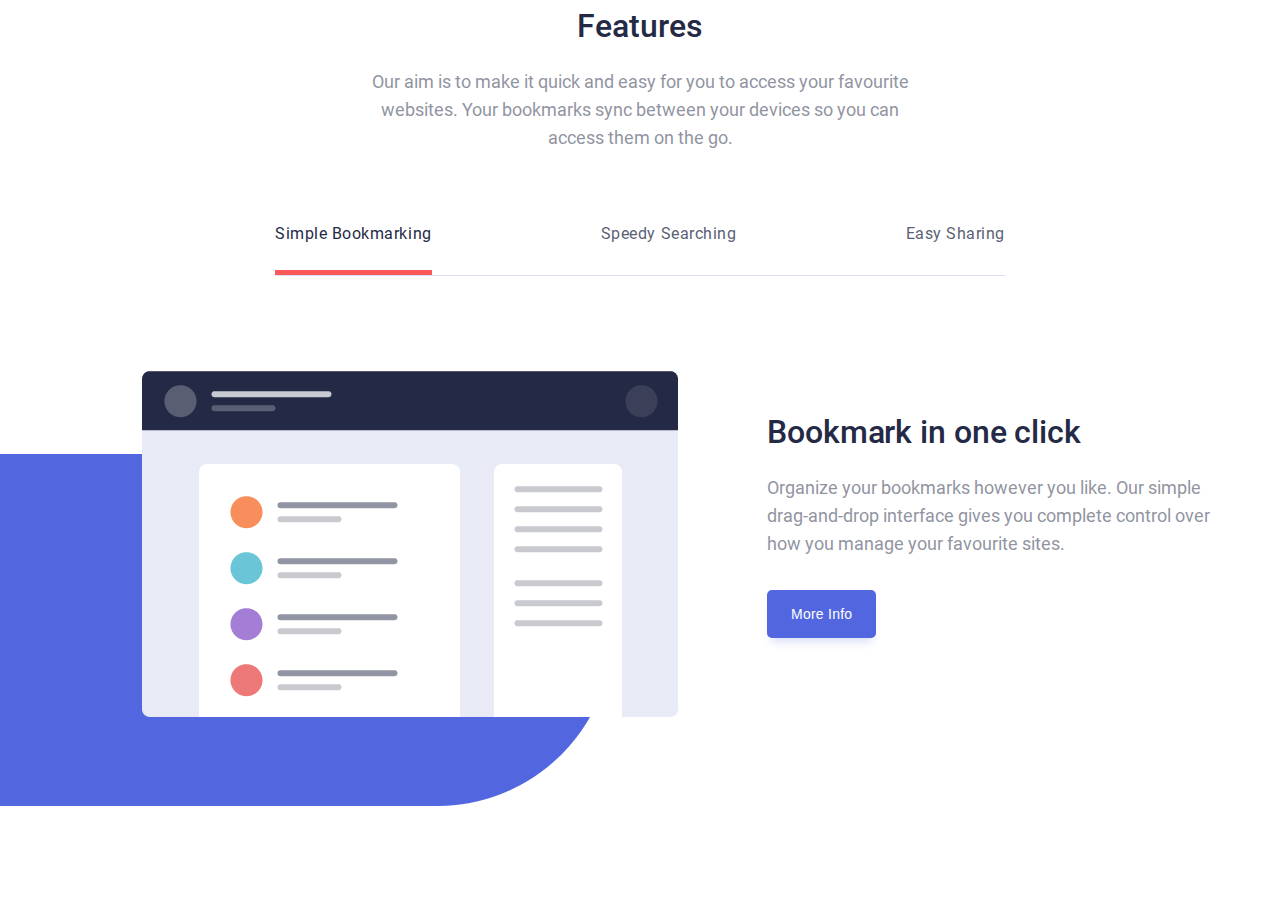
==== search.html @ 2c8f0db9 "Did invalid input" ====
<!DOCTYPE html>
<html lang="en">
<head>
    <meta charset="UTF-8">
    <meta http-equiv="X-UA-Compatible" content="IE=edge">
    <meta name="viewport" content="width=device-width, initial-scale=1.0">
    <title>Search</title>
    <!-- <link rel="stylesheet" href="./css/normalize.css"> -->
  <link rel="stylesheet" href="./css/main.css">

</head>
<body>
    
     <!-- SITE HEADER START -->
    
      
    
      <!-- SITE HEADER END -->
    
    
      <!-- SITE MAIN START -->
      <main class="site-main">
    
        

        <section class="features">
        
            <div class="container">
              
              <div class="features-box">
                
                <h2 class="features-title">
                  Features
                </h2>
                
                <p class="features-text">
                  Our aim is to make it quick and easy for you to access your favourite websites. Your bookmarks sync between your devices so you can access them on the go.
                </p>
                
              </div>
              
              <ul class="features-list">
                
                <li class="features-list-item">
                  <a href="#" class="features-list-link">
                    Simple Bookmarking
                  </a>
                </li>
                
                <li class="features-list-item">
                  <a href="#" class="features-list-link">
                    Speedy Searching
                  </a>
                </li>
                
                
                <li class="features-list-item">
                  <a href="#" class="features-list-link">
                    Easy Sharing
                  </a>
                </li>
                
              </ul>
              
              <div class="features-click">
                <h2 class="features-click-title">
                  Bookmark in one click
                </h2>
                
                <p class="features-click-text">
                  Organize your bookmarks however you like. Our simple drag-and-drop interface gives you complete control over how you manage your favourite sites.
                </p>
                <button class="features-click-btn">More Info</button>
              </div>
              
            </div>
            
            
            
          </section>
    
      </main>
    
      <!-- SITE MAIN END -->
    
     

</body>
</html>
---- css/main.css ----
/* VARIABLES */

:root{
  
  --main-link-color: #5267DF;
  --main-title-text-color : #242A45;
  --main-text-color: #9194A2;
  --main-last-color:#242A45;
  --main-back-color:#FA5959;
}



@font-face {
  font-family: "Roboto";
  font-style: normal;
  font-weight: 400;
  src: 
  url("../fonts/roboto-v30-latin-regular.woff2") format("woff2"), 
  url("../fonts/roboto-v30-latin-regular.woff") format("woff");
}

@font-face {
  font-family: "Roboto";
  font-style: normal;
  font-weight: 500;
  src: 
  url("../fonts/roboto-v30-latin-500.woff2") format("woff2"), 
  url("../fonts/roboto-v30-latin-500.woff") format("woff"); 
  
}


/* GENERAL */

html{
  height: 100%;
  box-sizing: border-box;
}

img{
  display: block;
  height: auto;
}

body{
  display: flex;
  flex-direction: column;
  height: 100%;
  margin: 0;
  padding: 0;
  font-family: "Roboto", "Arial", sans-serif;
  font-weight: 400;
}


.visually-hidden {
  position: absolute;
  width: 1px;
  height: 1px;
  margin: -1px;
  padding: 0;
  border: 0;
  white-space: nowrap;
  clip-path: inset(100%);
  clip: rect(0 0 0 0);
  overflow: hidden;
}

ul,
ol{
  margin: 0;
  padding-left: 0;
  list-style: none;
}

/* CONTAINER */

.container{
  max-width: 1144px;
  margin-right: auto;
  margin-left: auto;
  padding-right: 20px;
  padding-left: 20px;
}



/* STICKY-FOOTER */
.site-main{
  flex-grow: 1;
}

.site-header{
  padding: 48px 0;
}

.site-header-link{
  width: 149px;
  height: 25px;
  margin-right: auto;
}

.site-header__box{
  display: flex;
  align-items: center;
}

.site-header__right{
  display: flex;
  align-items: center;
}

.header-list{
  display: flex;
  width: 294px;
  margin-right: 48px;
}

.header-list__item{
  margin-right: 44px;
}

.header-list__item__link{
  text-transform: uppercase;
  text-decoration: none;
  font-size: 13px;
  line-height: 17px;
  text-align: right;
  letter-spacing: 1.5px;
  transition: color 0.3s ease;
  color: var(--main-title-text-color);
}

.header-list__item__link:hover{
  color: #FA5959;
  transition: color 0.3s ease;
}



.header-list__item:last-child{
  margin-right: 0px;
}

.site-header__right__link{
  padding: 12px 34px;
  text-transform: uppercase;
  text-decoration: none;
  font-weight: 500;
  font-size: 13px;
  line-height: 17px;
  text-align: right;
  letter-spacing: 1.5px;
  color: #FFFFFF;
  box-shadow: 0px 8px 8px -4px #495dcf33;
  border-radius: 5px;
  border: 2px solid transparent;
  transition: all 0.4s ease;
  background-color:var(--main-back-color);
}

.site-header__right__link:hover{
  border-color:  var(--main-back-color);
  color: var(--main-back-color);
  background-color: #fff;
  transition: all 0.4s ease;
}

.hero{
  padding: 120px 0;
  background-image: url("../images/hero-back.png");
  background-position: calc(50% + 720px);
  background-repeat: no-repeat;
}


.hero-box{
  width: 540px;
}

.hero-box-title{
  margin: 0;
  margin-bottom: 24px;
  font-weight: 500;
  font-size: 48px;
  line-height: 52px;
  letter-spacing: -0.15px;
  color: var(--main-title-text-color);
}

.hero-box-text{
  margin: 0;
  margin-bottom: 32px;
  font-size: 18px;
  line-height: 28px;
  color: var(--main-title-text-color);
  opacity: 0.5;
}

.hero-box-link{
  display: inline-block;
  padding: 10px 24px;
  text-decoration: none;
  border-radius: 5px;
  box-shadow: 0px 8px 8px -4px #495dcf33;
  font-weight: 500;
  font-size: 14px;
  line-height: 28px;
  letter-spacing: 0.25px;
}

.hero-box-chrome{
  margin-right: 16px;
  background-color:  #5267DF;
  color: #fff;
  border: 2px solid transparent;
  transition: all 0.1s ease-in-out;
}

.hero-box-chrome:hover{
  background-color: #fff;
  border-color: #5267DF;
  color: #5267DF;
  transition: all 0.1s ease-in-out;
}

.hero-box-firefox{
  color: var(--main-text-color);
  border: 2px solid transparent;
  transition: all 0.1s ease-in-out;
}

.hero-box-firefox:hover{
  color: var(--main-text-color);
  border-color: var(--main-text-color);
  transition: all 0.1s ease-in-out;
}

.features{
  padding-bottom: 200px;
  /* background-image: url("../images/features_back.png");
  background-repeat: no-repeat;
  background-position: calc(50% - 520px) calc(50% + 141px); */
}

.features-click{
  position: relative;
}

.features-click::before{
  position: absolute;
  top: -15%;
  right: 120%;
  content: "";
  width: 1065px;
  height: 435px;
  background-image: url("../images/features_back.png");
}


.features-box{
  width: 540px;
  padding-bottom: 72px;
  margin: 0 auto;
  text-align: center;
}

.features-title{
  margin: 0;
  margin-bottom: 16px;
  font-weight: 500;
  font-size: 32px;
  line-height: 52px;
  letter-spacing: -0.1px;
  color: var(--main-title-text-color);
}

.features-text{
  margin: 0;
  font-size: 18px;
  line-height: 28px;
  color: var(--main-title-text-color);
  opacity: 0.5;
}

.features-list{
  display: flex;
  align-items: center;
  justify-content: space-between;
  width: 730px;
  margin: 0 auto;
  border-bottom: 1px solid #495dcf33;;
}


.features-list-item{
  padding-bottom: 27px;
  border-bottom: 5px solid transparent;
}

.features-list-item:first-child{
  padding-bottom: 27px;
  border-bottom-color:  #FA5959;
}



.features-list-link{
  font-size: 16px;
  line-height: 17px;
  text-align: center;
  letter-spacing: 0.533333px;
  color: var(--main-title-text-color);
  text-decoration: none;
  color: var(--main-title-text-color);
  opacity: 0.75;
  transition: color 0.3s ease;
}

.features-list-link:hover{
  color: var(--main-back-color);
  transition: color 0.3s ease;
}


.features-list-item:first-child .features-list-link{
  opacity: 1;
}

.features-click{
  margin-top: 130px;
  margin-left: auto;
  width: 445px;
}

.features-click-title{
  margin: 0;
  margin-bottom: 16px;
  font-weight: 500;
  font-size: 32px;
  line-height: 52px;
  letter-spacing: -0.1px;
  color: var(--main-title-text-color);
}

.features-click-text{
  margin: 0;
  margin-bottom: 32px;
  font-size: 18px;
  line-height: 28px;
  color: var(--main-title-text-color);
  opacity: 0.5;
}

.features-click-btn{
  display: inline-block;
  padding: 10px 24px;
  border: none;
  font-weight: 500;
  font-size: 14px;
  line-height: 28px;
  letter-spacing: 0.25px;
  color: #FFFFFF;
  background-color: var(--main-link-color);
  box-shadow: 0px 8px 8px -4px #495dcf33;
  border-radius: 5px;
}

.extension{
  padding: 80px;
}


.extension-box{
  margin-bottom: 48px;
}

.extension-list{
  display: flex;
  justify-content: center;
  
}
.extension-item{
  display: flex;
  flex-direction: column;
  margin-right: 34px;
  padding-top: 49px;
  padding-bottom: 24px;
  align-items: center;
  width: 280px;
  box-shadow: 0px 10px 20px -5px #495dcf33;
  border-radius: 15px;
}

.extension-item:last-child{
  margin-right: 0;
}

.extension-item:nth-child(2){
  position: relative;
  top: 30px;
}
.extension-item:nth-child(3){
  position: relative;
  top: 60px;
}

.extension-item::before{
  display: inline-block;
  width: 102px;
  height: 100px;
  margin-bottom: 32px;
  background-image: url("../images/chrome.svg");
  background-repeat: no-repeat;
  background-size: contain;
  content: "";
}

.extension-item:nth-child(2)::before{
  background-image: url("../images/mozilla.svg");
}

.extension-item:nth-child(3)::before{
  background-image: url("../images/opera.svg");
}
.extension-item-title{
  margin: 0;
  margin-bottom: 6px;
  font-weight: 500;
  font-size: 20px;
  line-height: 24px;
  letter-spacing: 0.25px;
  color: var(--main-title-text-color);
}

.extension-item-text{
  margin: 0;
  margin-bottom: 24px;
  font-size: 15px;
  line-height: 28px;
  text-align: center;
  color: #242A45;
  opacity: 0.5;
}

.extension-item-link{
  margin-right: 0;
}

.extension-item-text::after{
  display: inline-block;
  margin-top: 32px;
  width: 282px;
  height: 4px;
  content: "";
  background-image: url("../images/circle.svg");
}

.questions{
  padding: 150px 0;
}

.questions-list{
  width: 540px;
  margin: 0 auto;
  margin-bottom: 54px;
}

.question-list-item{
  padding-top: 19px;
  padding-bottom: 13px;
  border-bottom:1px solid #DFE0E4;
}
.question-list-item:first-child{
  border-top: 1px solid #DFE0E4;
}
.question-summary{
  display: flex;
  justify-content: space-between;
  align-items: center;
  padding: 0 5px;
}

.question-list-item-details .question-icon{
  transition: transform 0.4s ease;
  color: var(--main-link-color);
}



.question-list-item-details[open] .question-icon{
  transform: rotate(180deg);
  transition: transform 0.4s ease;
  color: var(--main-back-color);
}

.question-summary{
  appearance: none;
  font-size: 18px;
  line-height: 32px;
  
}

.question-summary:active {
  color: var(--main-back-color);
}

.question-summary:active .question-icon{
  color: var(--main-back-color);
}

.question-summary-text{
  font-size: 16px;
  line-height: 36px;
  letter-spacing: 0.15px;
  opacity: 0.75;
}

.question-summary-text{
  padding: 0 5px;
}


.question-bottom-box{
  text-align: center;
}

.questions-bottom-icon{
  text-decoration: none;
}


.join{
  padding-top: 58px;
  padding-bottom: 74px;
  background-color: var(--main-link-color);
}

.join-box{
  width: 408px;
  margin: 0 auto;
  text-align: center;
}

.join-box-text{
  margin: 0;
  margin-bottom: 24px;
  font-weight: 500;
  font-size: 13px;
  line-height: 40px;
  letter-spacing: 5px;
  color: #FFFFFF
}

.join-box-title{
  margin: 0;
  margin-bottom: 36px;
  font-weight: 500;
  font-size: 32px;
  line-height: 40px;
  letter-spacing: -0.1px;
  color: #FFFFFF;
}

.join-form{
  width: 442px;
  margin: 0 auto;
}


.join-input{
  display: inline-block;
  position: relative;
  width: 250px;
  height: 48px;
  padding: 0px 10px;
  border: none;
  border-radius: 5px;
  border: 5px solid transparent;
  outline: none;
  transition: all 0.4s ease-in-out;
  
  /* border-color: var(--main-back-color); */
}

input:focus{
  border: 5px solid transparent;
}

input:not(:placeholder-shown):not(focus):invalid {
  border-color: var(--main-back-color); 
  transition: all 0.4s ease-in-out;
}

input:not(:placeholder-shown):not(focus):invalid ~ .join-error {
  opacity: 1;
  transition: all 0.4s ease-in-out;
}

.join-btn{
  padding: 13px 24px;
  font-weight: 500;
  font-size: 14px;
  line-height: 28px;
  letter-spacing: 0.25px;
  color: #FFFFFF;
  border: 2px solid transparent ;
  background-color: var(--main-back-color);
  border-radius: 5px;
}

.join-error{
  position: relative;
  top: -5px;
  display: inline-block;
  width: 270px;
  padding-top: 10px;
  padding-bottom: 5px;
  
  padding-left: 10px;
  background-color: #FA5959;
  border-bottom-left-radius: 5px;
  border-bottom-right-radius: 5px;
  opacity: 0;
  font-size: 10px;
  font-style: italic;
  font-weight: 500;
  line-height: 12px;
  letter-spacing: 0.25px;
  color: #FFFFFF
}


.join-btn:active{
  background-color: #fff;
  box-shadow: 0px 8px 8px -4px #495dcf33;
  border-color: var(--main-back-color);
  color: var(--main-back-color);
}

.site-footer{
  padding: 32px 0;
  background-color: var(--main-title-text-color);
}

.site-footer-logo{
  margin-right: 63px;
}

.site-footer-box{
  display: flex;
  align-items: center;
}

.site-footer-list{
  display: flex;
  align-items: center;
}

.site-footer-item{
  margin-right: 44px;
}

.site-footer-item:last-child{
  margin-right: 0;
}

.site-footer-item-link{
  text-decoration: none;
  font-size: 13px;
  line-height: 17px;
  text-align: right;
  letter-spacing: 1.5px;
  color: #FFFFFF;
  text-transform: uppercase;
}

.site-footer-item-link:hover{
  color: var(--main-back-color);
}

.site-footer-link{
  color: #fff;
  text-decoration: none;
}

.site-footer-link:hover{
  color: var(--main-back-color);
}

.site-footer-link:first-child{
  margin-right: 40px;
}

.site-footer-right{
  margin-left: auto;
}
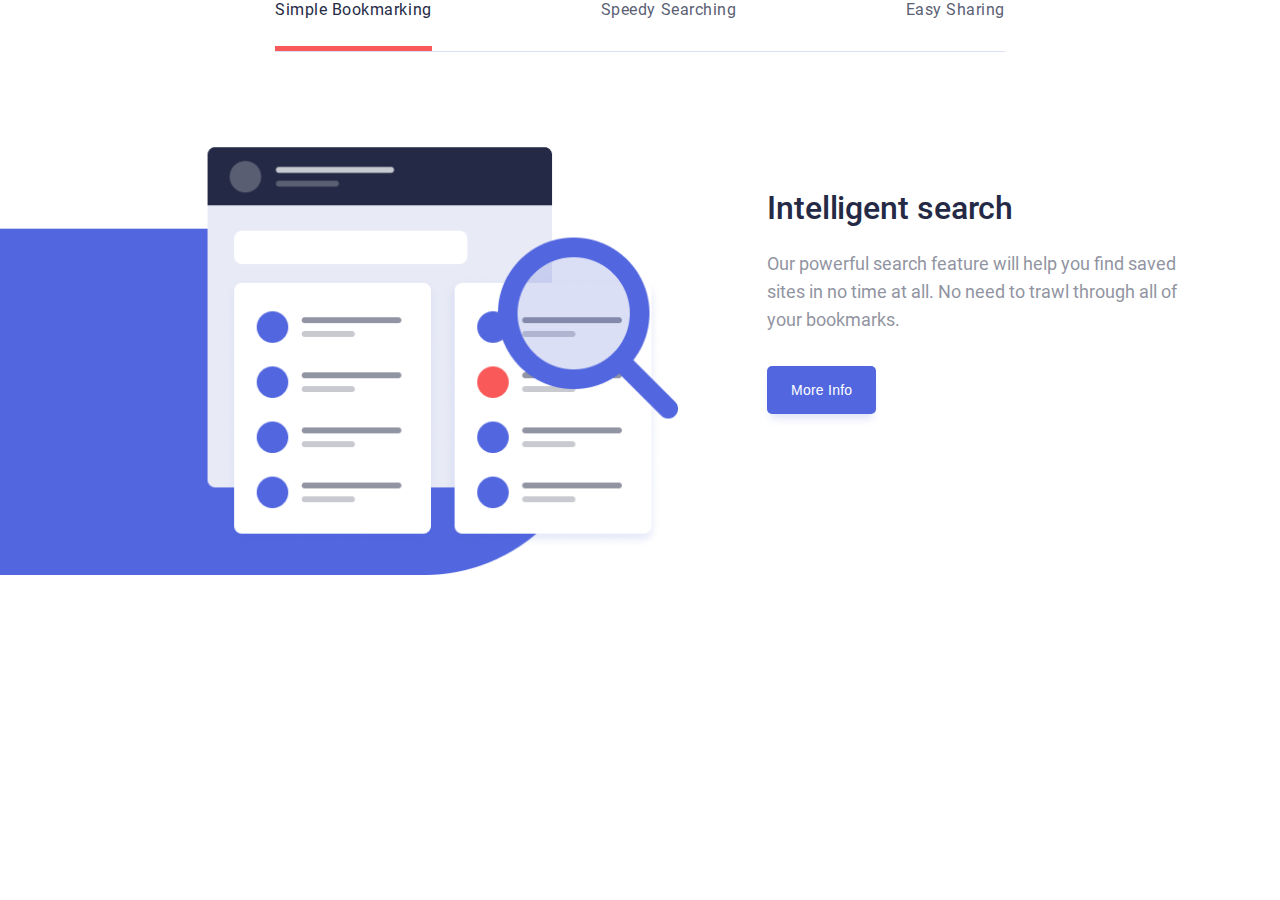
==== commit d6c9bd68: "Create new search pages" ====
--- a/search.html
+++ b/search.html
@@ -23,21 +23,11 @@
     
         
 
-        <section class="features">
+        <section class="features searches">
         
             <div class="container">
               
-              <div class="features-box">
-                
-                <h2 class="features-title">
-                  Features
-                </h2>
-                
-                <p class="features-text">
-                  Our aim is to make it quick and easy for you to access your favourite websites. Your bookmarks sync between your devices so you can access them on the go.
-                </p>
-                
-              </div>
+            
               
               <ul class="features-list">
                 
@@ -47,7 +37,7 @@
                   </a>
                 </li>
                 
-                <li class="features-list-item">
+                <li class="features-list-item features-list-searching">
                   <a href="#" class="features-list-link">
                     Speedy Searching
                   </a>
@@ -62,13 +52,13 @@
                 
               </ul>
               
-              <div class="features-click">
+              <div class="features-click searches">
                 <h2 class="features-click-title">
-                  Bookmark in one click
+                  Intelligent search
                 </h2>
                 
                 <p class="features-click-text">
-                  Organize your bookmarks however you like. Our simple drag-and-drop interface gives you complete control over how you manage your favourite sites.
+                  Our powerful search feature will help you find saved sites in no time at all. No need to trawl through all of your bookmarks.
                 </p>
                 <button class="features-click-btn">More Info</button>
               </div>
--- a/css/main.css
+++ b/css/main.css
@@ -258,6 +258,31 @@
   background-image: url("../images/features_back.png");
 }
 
+.searches::before{
+  position: absolute;
+  top: -15%;
+  right: 120%;
+  content: "";
+  width: 1065px;
+  height: 435px;
+  background-size: contain;
+  background-repeat: no-repeat;
+  background-image: url("../images/search.png");
+
+}
+
+.share::before{
+  position: absolute;
+  top: -15%;
+  right: 120%;
+  content: "";
+  width: 1065px;
+  height: 435px;
+  background-size: contain;
+  background-repeat: no-repeat;
+  background-image: url("../images/easy-sharing.png");
+
+}
 
 .features-box{
   width: 540px;
@@ -695,4 +720,8 @@
 
 .site-footer-right{
   margin-left: auto;
-}+}
+
+/* .features-list-searching{
+  border-bottom: 5px solid #FA5959;
+} */